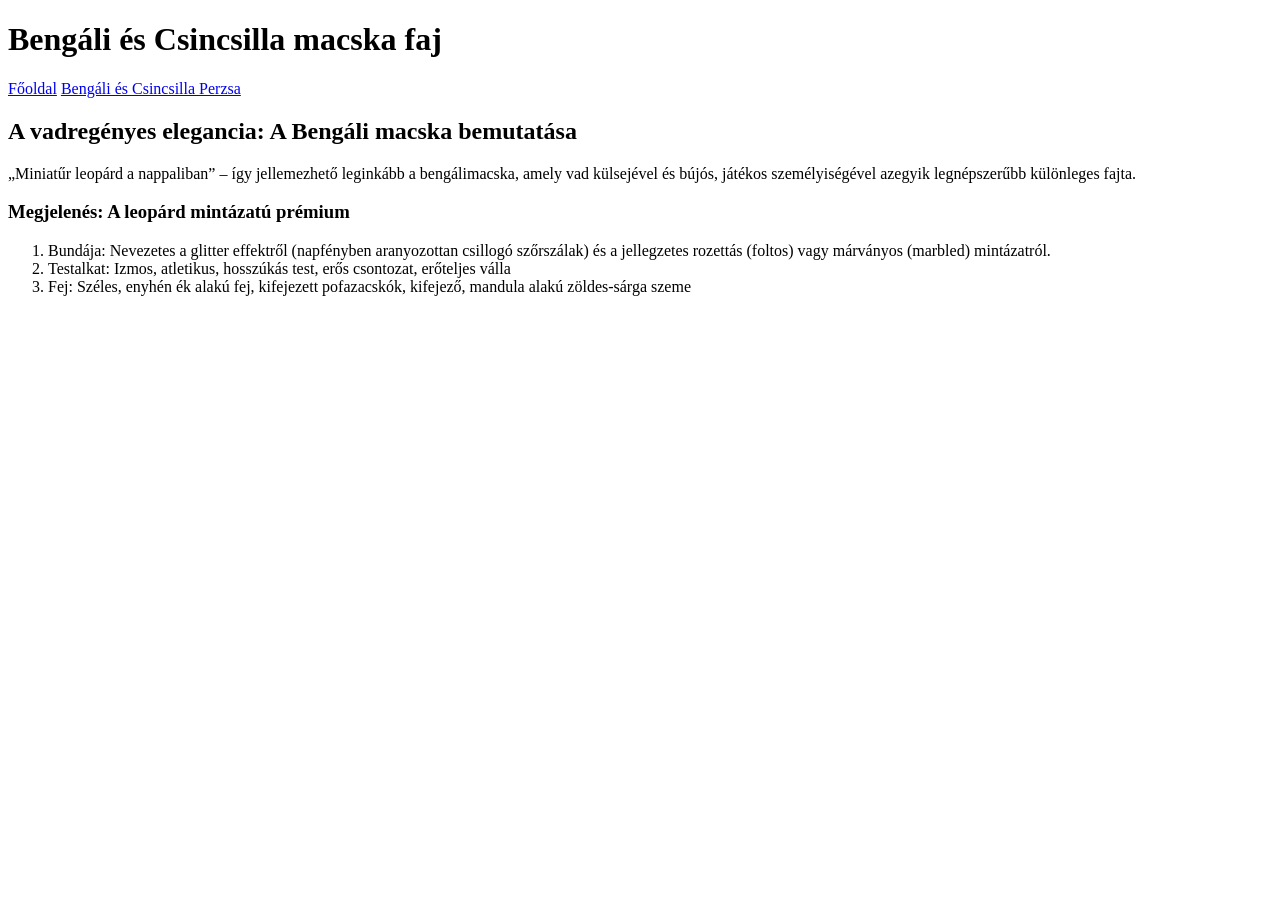
==== zizak.html @ 4ea78068 "zizak elkezdve" ====
<!doctype html>
<html lang="hu">
  <head>
    <meta charset="UTF-8" />
    <meta name="viewport" content="width=device-width, initial-scale=1.0" />
    <meta
      name="keywords"
      content="Bengáli, Csincsilla, cicák, cica, cicafajok"
    />
    <meta
      name="description"
      content="Weboldal a Bengáli és a Csincsilla cicákról"
    />
    <title>Lányi Bence</title>
    <link rel="stylesheet" href="zizak.css" />
    <link rel="stylesheet" href="index.html" />
  </head>
  <body>
    <main>
      <header>
        <h1>Bengáli és Csincsilla macska faj</h1>
        <a href="index.html">Főoldal</a>
        <a href="zizak.html">Bengáli és Csincsilla Perzsa</a>
      </header>

      <article class="bengali">
        <h2>A vadregényes elegancia: A Bengáli macska bemutatása</h2>
        <p id="teaser">
          „Miniatűr leopárd a nappaliban” – így jellemezhető leginkább a
          bengálimacska, amely vad külsejével és bújós, játékos személyiségével
          azegyik legnépszerűbb különleges fajta.
        </p>
        <h3>Megjelenés: A leopárd mintázatú prémium</h3>
        <ol>
          <li>
            Bundája: Nevezetes a glitter effektről (napfényben aranyozottan
            csillogó szőrszálak) és a jellegzetes rozettás (foltos) vagy
            márványos (marbled) mintázatról.
          </li>
          <li>Testalkat: Izmos, atletikus, hosszúkás test, erős csontozat, erőteljes válla</li>
          <li>Fej: Széles, enyhén ék alakú fej, kifejezett pofazacskók, kifejező, mandula alakú zöldes-sárga szeme</li>
        </ol>
      </article>
    </main>
  </body>
</html>
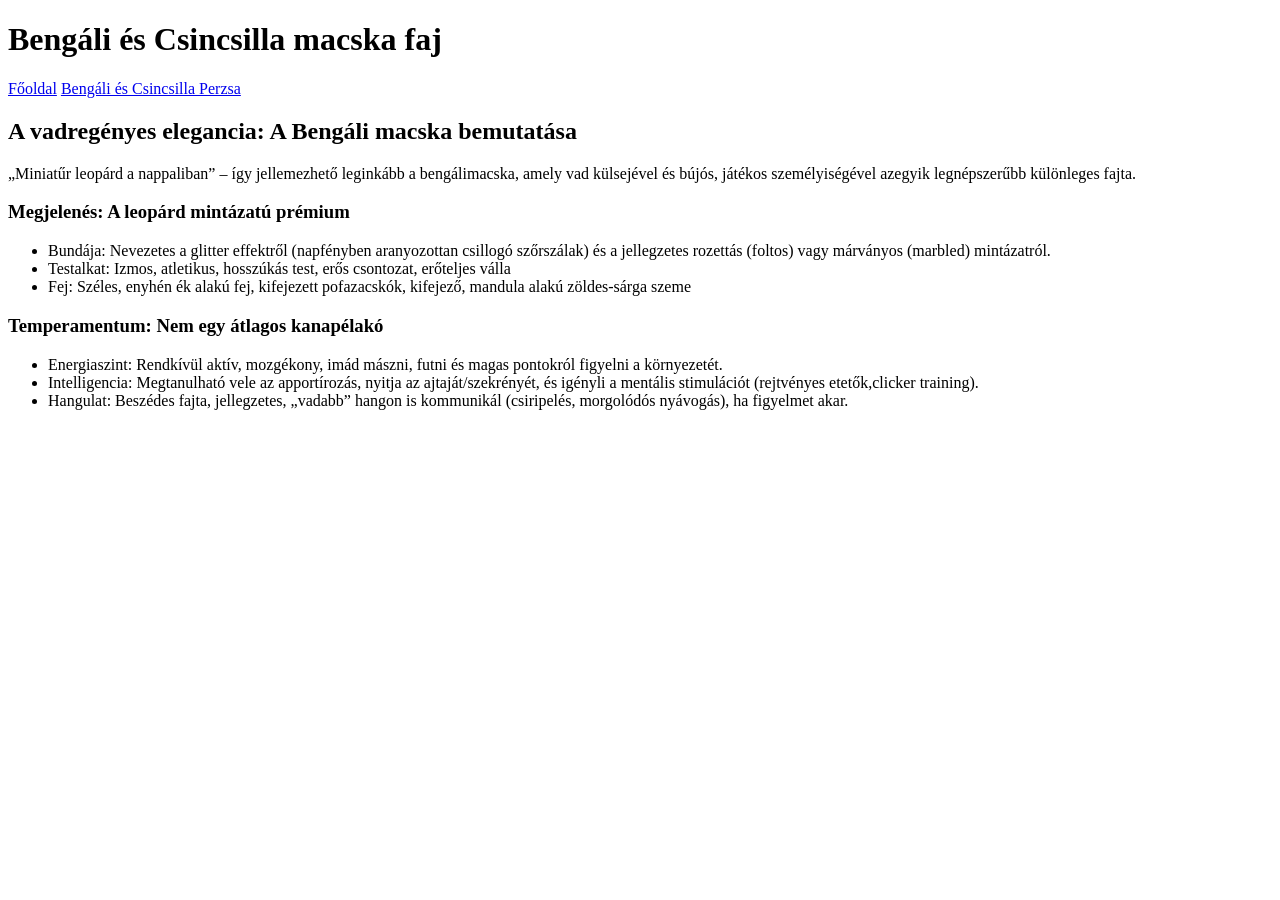
==== commit 01aa474d: "zizamiza" ====
--- a/zizak.html
+++ b/zizak.html
@@ -31,15 +31,37 @@
           azegyik legnépszerűbb különleges fajta.
         </p>
         <h3>Megjelenés: A leopárd mintázatú prémium</h3>
-        <ol>
+        <ul>
           <li>
             Bundája: Nevezetes a glitter effektről (napfényben aranyozottan
             csillogó szőrszálak) és a jellegzetes rozettás (foltos) vagy
             márványos (marbled) mintázatról.
           </li>
-          <li>Testalkat: Izmos, atletikus, hosszúkás test, erős csontozat, erőteljes válla</li>
-          <li>Fej: Széles, enyhén ék alakú fej, kifejezett pofazacskók, kifejező, mandula alakú zöldes-sárga szeme</li>
-        </ol>
+          <li>
+            Testalkat: Izmos, atletikus, hosszúkás test, erős csontozat,
+            erőteljes válla
+          </li>
+          <li>
+            Fej: Széles, enyhén ék alakú fej, kifejezett pofazacskók, kifejező,
+            mandula alakú zöldes-sárga szeme
+          </li>
+        </ul>
+        <h3>Temperamentum: Nem egy átlagos kanapélakó</h3>
+        <ul>
+          <li>
+            Energiaszint: Rendkívül aktív, mozgékony, imád mászni, futni és
+            magas pontokról figyelni a környezetét.
+          </li>
+          <li>
+            Intelligencia: Megtanulható vele az apportírozás, nyitja az
+            ajtaját/szekrényét, és igényli a mentális stimulációt (rejtvényes
+            etetők,clicker training).
+          </li>
+          <li>
+            Hangulat: Beszédes fajta, jellegzetes, „vadabb” hangon is kommunikál
+            (csiripelés, morgolódós nyávogás), ha figyelmet akar.
+          </li>
+        </ul>
       </article>
     </main>
   </body>
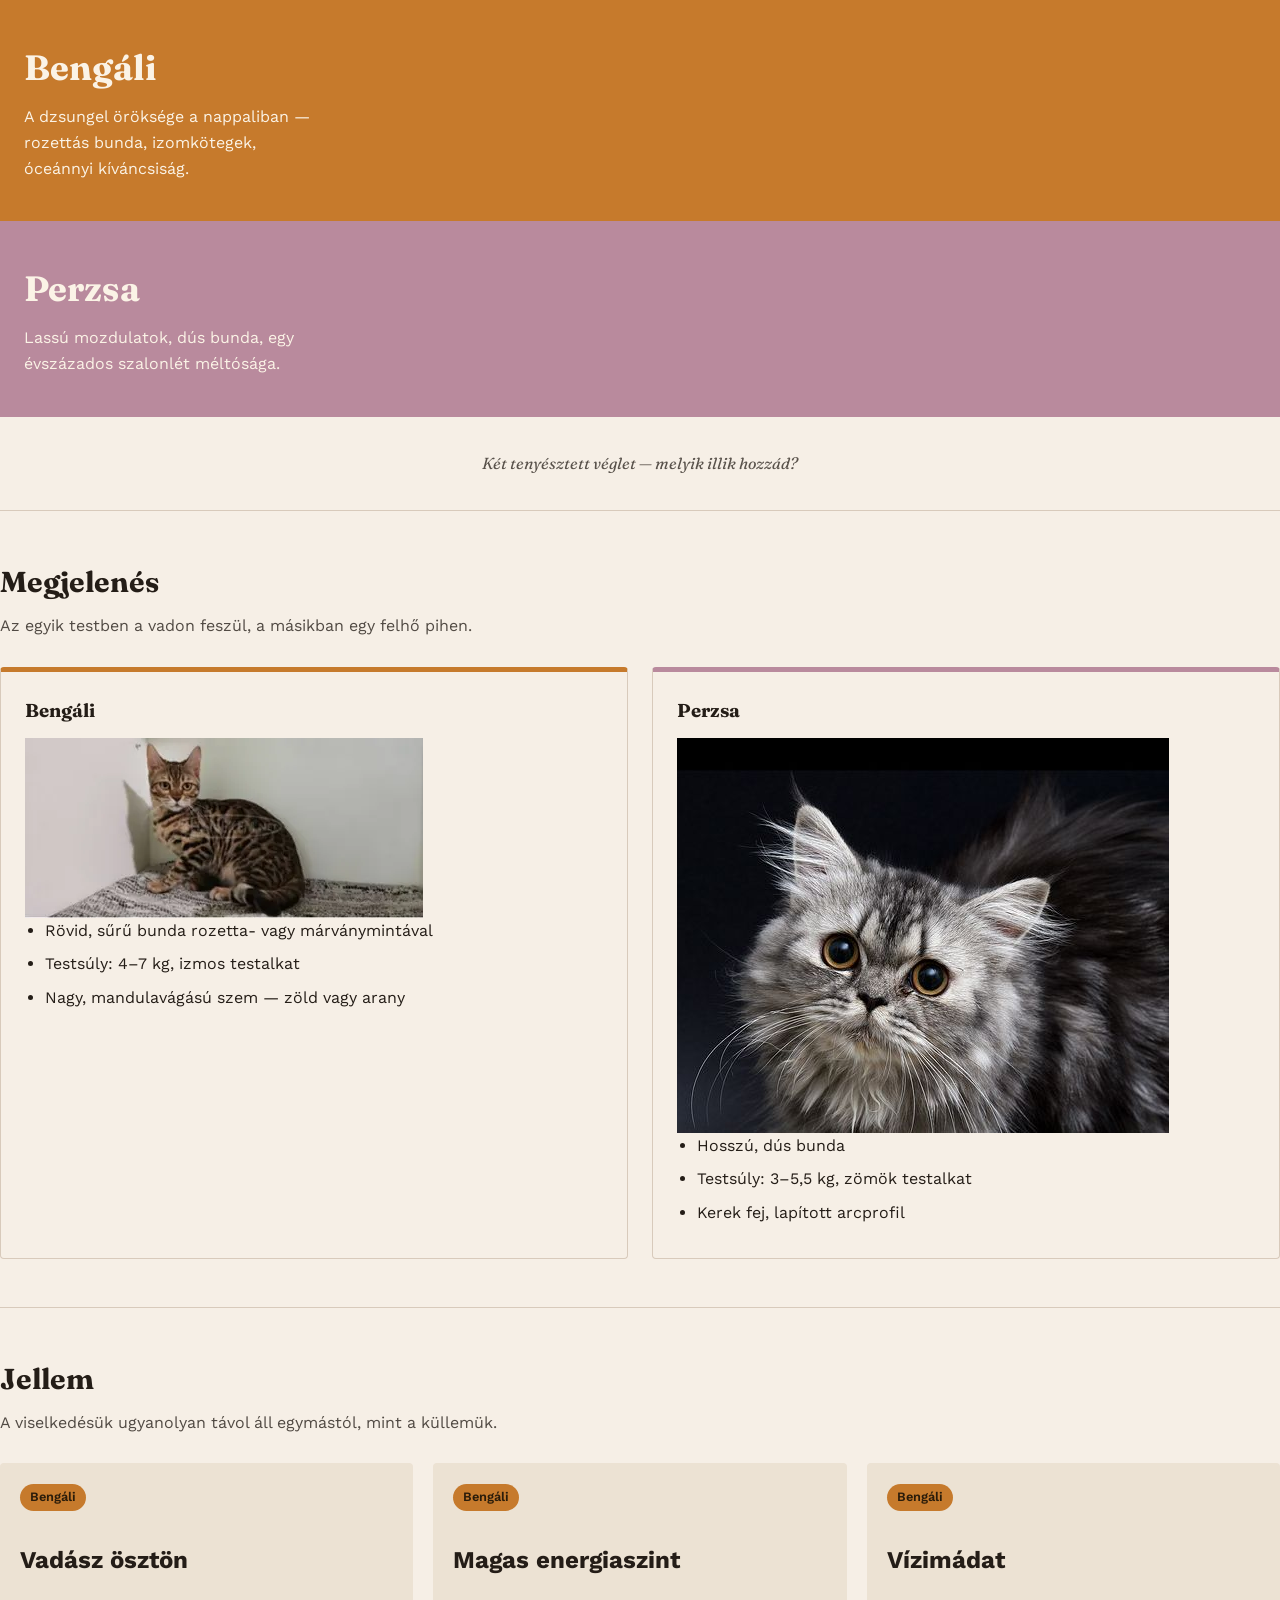
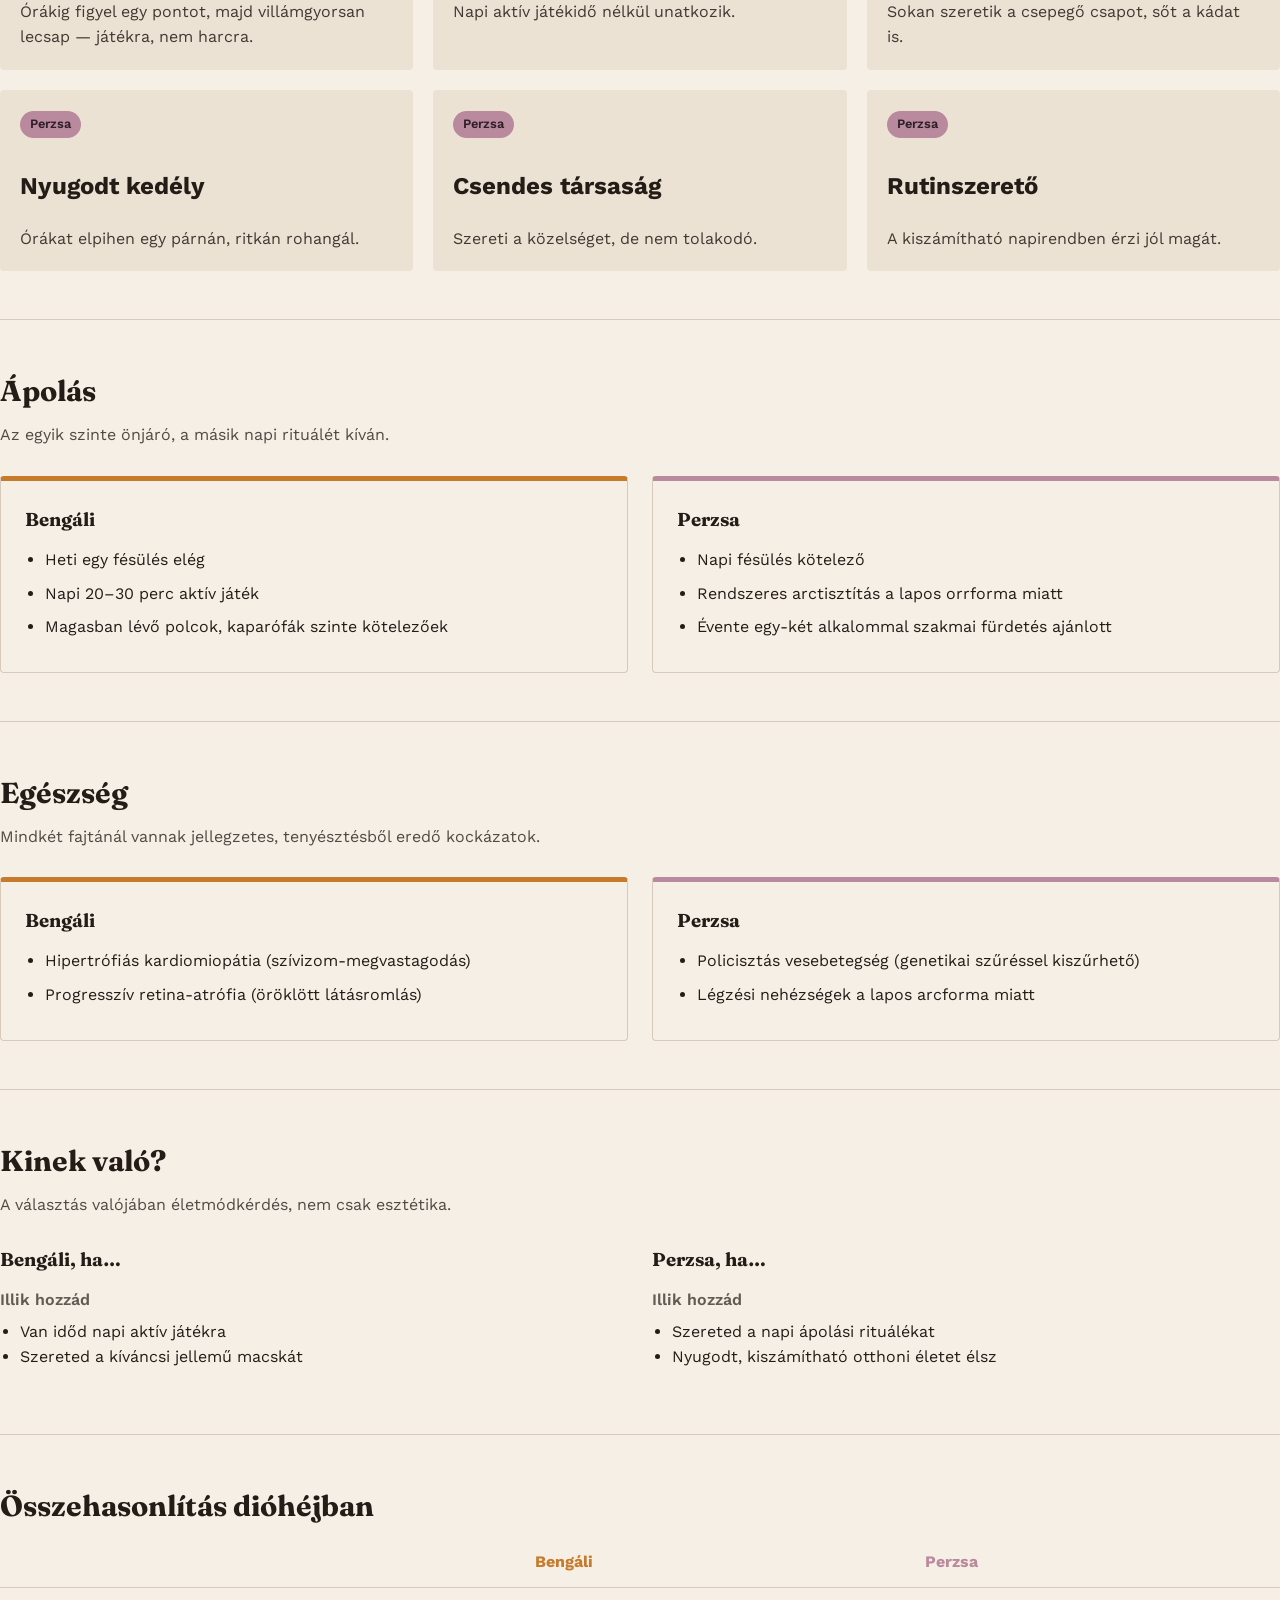
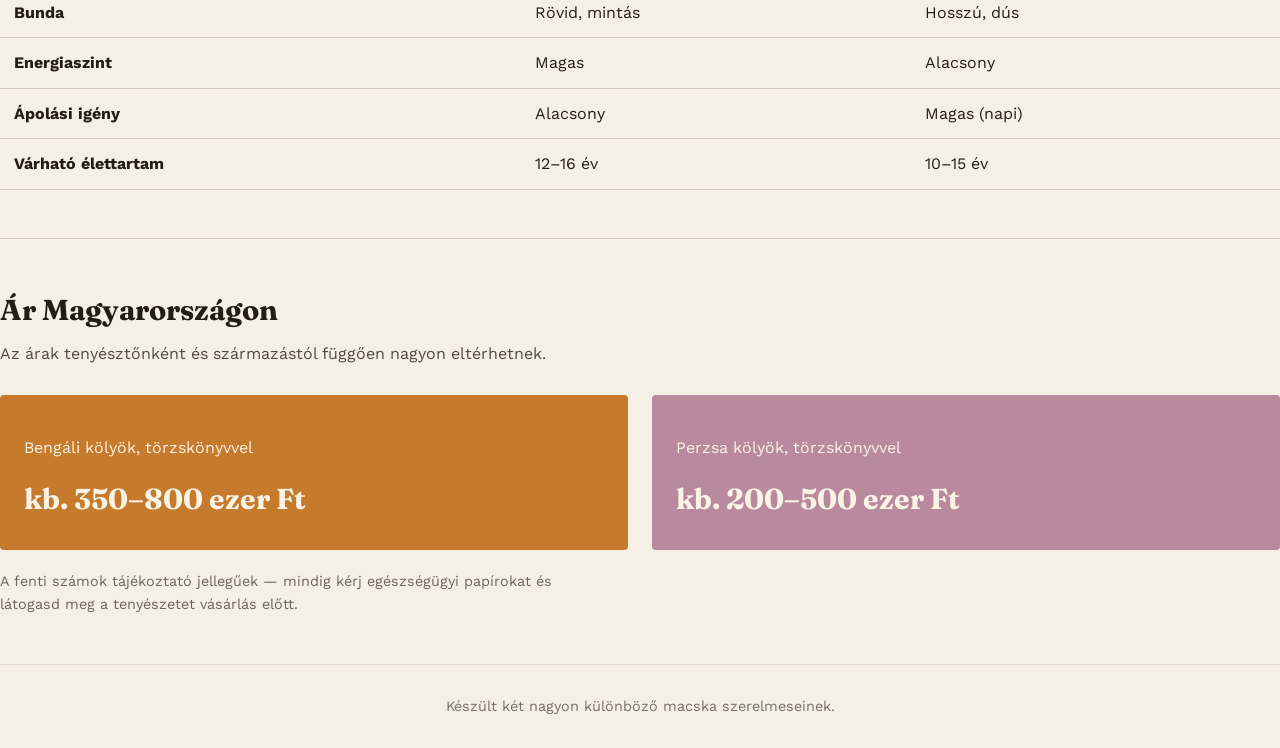
==== commit 35645729: "bengali kep, kesz zizak html" ====
--- a/zizak.html
+++ b/zizak.html
@@ -1,68 +1,193 @@
-<!doctype html>
+<!DOCTYPE html>
 <html lang="hu">
-  <head>
-    <meta charset="UTF-8" />
-    <meta name="viewport" content="width=device-width, initial-scale=1.0" />
-    <meta
-      name="keywords"
-      content="Bengáli, Csincsilla, cicák, cica, cicafajok"
-    />
-    <meta
-      name="description"
-      content="Weboldal a Bengáli és a Csincsilla cicákról"
-    />
-    <title>Lányi Bence</title>
-    <link rel="stylesheet" href="zizak.css" />
-    <link rel="stylesheet" href="index.html" />
-  </head>
-  <body>
-    <main>
-      <header>
-        <h1>Bengáli és Csincsilla macska faj</h1>
-        <a href="index.html">Főoldal</a>
-        <a href="zizak.html">Bengáli és Csincsilla Perzsa</a>
-      </header>
+<head>
+<meta charset="UTF-8">
+<meta name="viewport" content="width=device-width, initial-scale=1">
+<title>Lányi Bence</title>
+<link rel="preconnect" href="https://fonts.googleapis.com">
+<link rel="preconnect" href="https://fonts.gstatic.com" crossorigin>
+<link href="https://fonts.googleapis.com/css2?family=Fraunces:wght@600;700&family=Work+Sans:wght@400;500;600&display=swap" rel="stylesheet">
+<link rel="stylesheet" href="index.html">
+<link rel="stylesheet" href="zizak.css">
+</head>
 
-      <article class="bengali">
-        <h2>A vadregényes elegancia: A Bengáli macska bemutatása</h2>
-        <p id="teaser">
-          „Miniatűr leopárd a nappaliban” – így jellemezhető leginkább a
-          bengálimacska, amely vad külsejével és bújós, játékos személyiségével
-          azegyik legnépszerűbb különleges fajta.
-        </p>
-        <h3>Megjelenés: A leopárd mintázatú prémium</h3>
+<body>
+  <div class="hero-half bengal">
+    <h1>Bengáli</h1>
+    <p>A dzsungel öröksége a nappaliban — rozettás bunda, izomkötegek, óceánnyi kíváncsiság.</p>
+  </div>
+  <div class="hero-half persian">
+    <h1>Perzsa</h1>
+    <p>Lassú mozdulatok, dús bunda, egy évszázados szalonlét méltósága.</p>
+  </div>
+<p class="hero-caption">Két tenyésztett véglet — melyik illik hozzád?</p>
+  <section>
+    <h2 class="section-title">Megjelenés</h2>
+    <p class="section-lede">Az egyik testben a vadon feszül, a másikban egy felhő pihen.</p>
+    <div class="breed-grid">
+      <div class="breed-card bengal">
+        <h3>Bengáli</h3>
+        <img src="kepek/36281_thumbnail.webp" alt="Bengáli cica">
         <ul>
-          <li>
-            Bundája: Nevezetes a glitter effektről (napfényben aranyozottan
-            csillogó szőrszálak) és a jellegzetes rozettás (foltos) vagy
-            márványos (marbled) mintázatról.
-          </li>
-          <li>
-            Testalkat: Izmos, atletikus, hosszúkás test, erős csontozat,
-            erőteljes válla
-          </li>
-          <li>
-            Fej: Széles, enyhén ék alakú fej, kifejezett pofazacskók, kifejező,
-            mandula alakú zöldes-sárga szeme
-          </li>
+          <li>Rövid, sűrű bunda rozetta- vagy márványmintával</li>
+          <li>Testsúly: 4–7 kg, izmos testalkat</li>
+          <li>Nagy, mandulavágású szem — zöld vagy arany</li>
         </ul>
-        <h3>Temperamentum: Nem egy átlagos kanapélakó</h3>
+      </div>
+      <div class="breed-card persian">
+        <h3>Perzsa</h3>
+        <img src="kepek/csincsilla_perzsa.jpg" alt="Perzsa cica">
         <ul>
-          <li>
-            Energiaszint: Rendkívül aktív, mozgékony, imád mászni, futni és
-            magas pontokról figyelni a környezetét.
-          </li>
-          <li>
-            Intelligencia: Megtanulható vele az apportírozás, nyitja az
-            ajtaját/szekrényét, és igényli a mentális stimulációt (rejtvényes
-            etetők,clicker training).
-          </li>
-          <li>
-            Hangulat: Beszédes fajta, jellegzetes, „vadabb” hangon is kommunikál
-            (csiripelés, morgolódós nyávogás), ha figyelmet akar.
-          </li>
+          <li>Hosszú, dús bunda</li>
+          <li>Testsúly: 3–5,5 kg, zömök testalkat</li>
+          <li>Kerek fej, lapított arcprofil</li>
         </ul>
-      </article>
-    </main>
-  </body>
-</html>
+      </div>
+    </div>
+  </section>
+
+  <section>
+    <h2 class="section-title">Jellem</h2>
+    <p class="section-lede">A viselkedésük ugyanolyan távol áll egymástól, mint a küllemük.</p>
+    <div class="feature-grid">
+      <div class="feature bengal">
+        <span class="tag">Bengáli</span>
+        <h2>Vadász ösztön</h2>
+        <p>Órákig figyel egy pontot, majd villámgyorsan lecsap — játékra, nem harcra.</p>
+      </div>
+      <div class="feature bengal">
+        <span class="tag">Bengáli</span>
+        <h2>Magas energiaszint</h2>
+        <p>Napi aktív játékidő nélkül unatkozik.</p>
+      </div>
+      <div class="feature bengal">
+        <span class="tag">Bengáli</span>
+        <h2>Vízimádat</h2>
+        <p>Sokan szeretik a csepegő csapot, sőt a kádat is.</p>
+      </div>
+      <div class="feature persian">
+        <span class="tag">Perzsa</span>
+        <h2>Nyugodt kedély</h2>
+        <p>Órákat elpihen egy párnán, ritkán rohangál.</p>
+      </div>
+      <div class="feature persian">
+        <span class="tag">Perzsa</span>
+        <h2>Csendes társaság</h2>
+        <p>Szereti a közelséget, de nem tolakodó.</p>
+      </div>
+      <div class="feature persian">
+        <span class="tag">Perzsa</span>
+        <h2>Rutinszerető</h2>
+        <p>A kiszámítható napirendben érzi jól magát.</p>
+      </div>
+    </div>
+  </section>
+
+  <section>
+    <h2 class="section-title">Ápolás</h2>
+    <p class="section-lede">Az egyik szinte önjáró, a másik napi rituálét kíván.</p>
+    <div class="breed-grid">
+      <div class="breed-card bengal">
+        <h3>Bengáli</h3>
+        <ul>
+          <li>Heti egy fésülés elég</li>
+          <li>Napi 20–30 perc aktív játék</li>
+          <li>Magasban lévő polcok, kaparófák szinte kötelezőek</li>
+        </ul>
+      </div>
+      <div class="breed-card persian">
+        <h3>Perzsa</h3>
+        <ul>
+          <li>Napi fésülés kötelező</li>
+          <li>Rendszeres arctisztítás a lapos orrforma miatt</li>
+          <li>Évente egy-két alkalommal szakmai fürdetés ajánlott</li>
+        </ul>
+      </div>
+    </div>
+  </section>
+
+  <section>
+    <h2 class="section-title">Egészség</h2>
+    <p class="section-lede">Mindkét fajtánál vannak jellegzetes, tenyésztésből eredő kockázatok.</p>
+    <div class="breed-grid">
+      <div class="breed-card bengal">
+        <h3>Bengáli</h3>
+        <ul>
+          <li>Hipertrófiás kardiomiopátia (szívizom-megvastagodás)</li>
+          <li>Progresszív retina-atrófia (öröklött látásromlás)</li>
+        </ul>
+      </div>
+      <div class="breed-card persian">
+        <h3>Perzsa</h3>
+        <ul>
+          <li>Policisztás vesebetegség (genetikai szűréssel kiszűrhető)</li>
+          <li>Légzési nehézségek a lapos arcforma miatt</li>
+        </ul>
+      </div>
+    </div>
+  </section>
+
+  <section>
+    <h2 class="section-title">Kinek való?</h2>
+    <p class="section-lede">A választás valójában életmódkérdés, nem csak esztétika.</p>
+    <div class="fit-grid">
+      <div class="fit-card">
+        <h3>Bengáli, ha…</h3>
+        <p class="label">Illik hozzád</p>
+        <ul>
+          <li>Van időd napi aktív játékra</li>
+          <li>Szereted a kíváncsi jellemű macskát</li>
+        </ul>
+      </div>
+      <div class="fit-card">
+        <h3>Perzsa, ha…</h3>
+        <p class="label">Illik hozzád</p>
+        <ul>
+          <li>Szereted a napi ápolási rituálékat</li>
+          <li>Nyugodt, kiszámítható otthoni életet élsz</li>
+        </ul>
+      </div>
+    </div>
+  </section>
+
+  <section>
+    <h2 class="section-title">Összehasonlítás dióhéjban</h2>
+    <div class="compare-wrap">
+      <table class="compare">
+        <thead>
+          <tr>
+            <th></th>
+            <th class="bengal">Bengáli</th>
+            <th class="persian">Perzsa</th>
+          </tr>
+        </thead>
+        <tbody>
+          <tr><th>Bunda</th><td>Rövid, mintás</td><td>Hosszú, dús</td></tr>
+          <tr><th>Energiaszint</th><td>Magas</td><td>Alacsony</td></tr>
+          <tr><th>Ápolási igény</th><td>Alacsony</td><td>Magas (napi)</td></tr>
+          <tr><th>Várható élettartam</th><td>12–16 év</td><td>10–15 év</td></tr>
+        </tbody>
+      </table>
+    </div>
+  </section>
+
+  <section>
+    <h2 class="section-title">Ár Magyarországon</h2>
+    <p class="section-lede">Az árak tenyésztőnként és származástól függően nagyon eltérhetnek.</p>
+    <div class="price-grid">
+      <div class="price-card bengal">
+        <p>Bengáli kölyök, törzskönyvvel</p>
+        <p class="amount">kb. 350–800 ezer Ft</p>
+      </div>
+      <div class="price-card persian">
+        <p>Perzsa kölyök, törzskönyvvel</p>
+        <p class="amount">kb. 200–500 ezer Ft</p>
+      </div>
+    </div>
+    <p class="price-fine">A fenti számok tájékoztató jellegűek — mindig kérj egészségügyi papírokat és látogasd meg a tenyészetet vásárlás előtt.</p>
+  </section>
+
+<footer>Készült két nagyon különböző macska szerelmeseinek.</footer>
+
+</body>
+</html>
--- a/zizak.css
+++ b/zizak.css
@@ -0,0 +1,268 @@
+ * {
+    box-sizing: border-box;
+  }
+
+  body {
+    margin: 0;
+    background: #f6efe6;
+    color: #241d17;
+    font-family: "Work Sans", sans-serif;
+    line-height: 1.6;
+  }
+
+  img{
+    max-width: 100%;
+    display: block;
+  }
+
+  .wrap {
+    max-width: 1000px;
+    margin: 0 auto;
+    padding: 0 20px;
+  }
+
+  .hero {
+    display: grid;
+    grid-template-columns: 1fr 1fr;
+  }
+
+  .hero-half {
+    padding: 40px 24px;
+    color: #fbf3e6;
+  }
+
+  .hero-half.bengal {
+    background: #c67a2c;
+  }
+
+  .hero-half.persian {
+    background: #b98a9d;
+  }
+
+  .hero-half h1 {
+    font-family: "Fraunces", serif;
+    font-size: 2.2rem;
+    margin: 0 0 8px;
+  }
+
+  .hero-half p {
+    margin: 0;
+    max-width: 30ch;
+  }
+
+  .hero-caption {
+    text-align: center;
+    font-family: "Fraunces", serif;
+    font-style: italic;
+    opacity: 0.75;
+    padding: 18px 0;
+  }
+
+  section {
+    padding: 48px 0;
+    border-top: 1px solid #d8cabb;
+  }
+
+  h2.section-title {
+    font-family: "Fraunces", serif;
+    font-size: 1.8rem;
+    margin: 0 0 8px;
+  }
+
+  .section-lede {
+    max-width: 60ch;
+    opacity: 0.78;
+    margin: 0 0 28px;
+  }
+
+  .portrait-grid {
+    display: grid;
+    grid-template-columns: 1fr 1fr;
+    gap: 30px;
+    text-align: center;
+  }
+
+  .portrait-card svg {
+    max-width: 260px;
+    margin: 0 auto 16px;
+  }
+
+  .portrait-card h3 {
+    font-family: "Fraunces", serif;
+    margin: 0 0 6px;
+  }
+
+  .breed-grid {
+    display: grid;
+    grid-template-columns: 1fr 1fr;
+    gap: 24px;
+  }
+
+  .breed-card {
+    padding: 24px;
+    border: 1px solid #d8cabb;
+    border-radius: 4px;
+  }
+
+  .breed-card.bengal {
+    border-top: 5px solid #c67a2c;
+  }
+
+  .breed-card.persian {
+    border-top: 5px solid #b98a9d;
+  }
+
+  .breed-card h3 {
+    font-family: "Fraunces", serif;
+    margin: 0 0 12px;
+  }
+
+  .breed-card ul {
+    margin: 0;
+    padding-left: 20px;
+  }
+
+  .breed-card li {
+    margin-bottom: 8px;
+  }
+
+  .feature-grid {
+    display: grid;
+    grid-template-columns: 1fr 1fr 1fr;
+    gap: 20px;
+  }
+
+  .feature {
+    background: #ece2d3;
+    padding: 20px;
+    border-radius: 4px;
+  }
+
+  .feature .tag {
+    display: inline-block;
+    font-size: 0.8rem;
+    font-weight: 600;
+    padding: 3px 10px;
+    border-radius: 20px;
+    margin-bottom: 10px;
+  }
+
+  .feature.bengal .tag {
+    background: #c67a2c;
+    color: #2a1c0a;
+  }
+
+  .feature.persian .tag {
+    background: #b98a9d;
+    color: #2f1e26;
+  }
+
+  .feature h4 {
+    margin: 0 0 6px;
+  }
+
+  .feature p {
+    margin: 0;
+    opacity: 0.85;
+  }
+
+  .compare-wrap {
+    overflow-x: auto;
+  }
+
+  table.compare {
+    width: 100%;
+    border-collapse: collapse;
+    min-width: 500px;
+  }
+
+  table.compare th, table.compare td {
+    text-align: left;
+    padding: 12px 14px;
+    border-bottom: 1px solid #d8cabb;
+  }
+
+  table.compare thead th.bengal {
+    color: #c67a2c;
+  }
+
+  table.compare thead th.persian {
+    color: #b98a9d;
+  }
+
+  .fit-grid {
+    display: grid;
+    grid-template-columns: 1fr 1fr;
+    gap: 24px;
+  }
+
+  .fit-card h3 {
+    font-family: "Fraunces", serif;
+    margin: 0 0 12px;
+  }
+
+  .fit-card p.label {
+    margin: 0 0 6px;
+    font-weight: 600;
+    opacity: 0.7;
+  }
+
+  .fit-card ul {
+    margin: 0 0 16px;
+    padding-left: 20px;
+  }
+
+  .price-grid {
+    display: grid;
+    grid-template-columns: 1fr 1fr;
+    gap: 24px;
+  }
+
+  .price-card {
+    padding: 24px;
+    border-radius: 4px;
+    color: #fbf3e6;
+  }
+
+  .price-card.bengal {
+    background: #c67a2c;
+  }
+
+  .price-card.persian {
+    background: #b98a9d;
+  }
+
+  .price-card .amount {
+    font-family: "Fraunces", serif;
+    font-size: 1.8rem;
+    font-weight: 700;
+    margin: 6px 0 4px;
+  }
+
+  .price-fine {
+    max-width: 65ch;
+    font-size: 0.9rem;
+    opacity: 0.65;
+    margin: 20px 0 0;
+  }
+
+  footer {
+    padding: 30px 0;
+    text-align: center;
+    font-size: 0.9rem;
+    opacity: 0.6;
+    border-top: 1px solid #d8cabb;
+  }
+
+  @media (max-width: 700px) {
+    .hero {
+      grid-template-columns: 1fr;
+    }
+    .breed-grid,
+    .feature-grid,
+    .fit-grid,
+    .price-grid,
+    .portrait-grid {
+      grid-template-columns: 1fr;
+    }
+  }
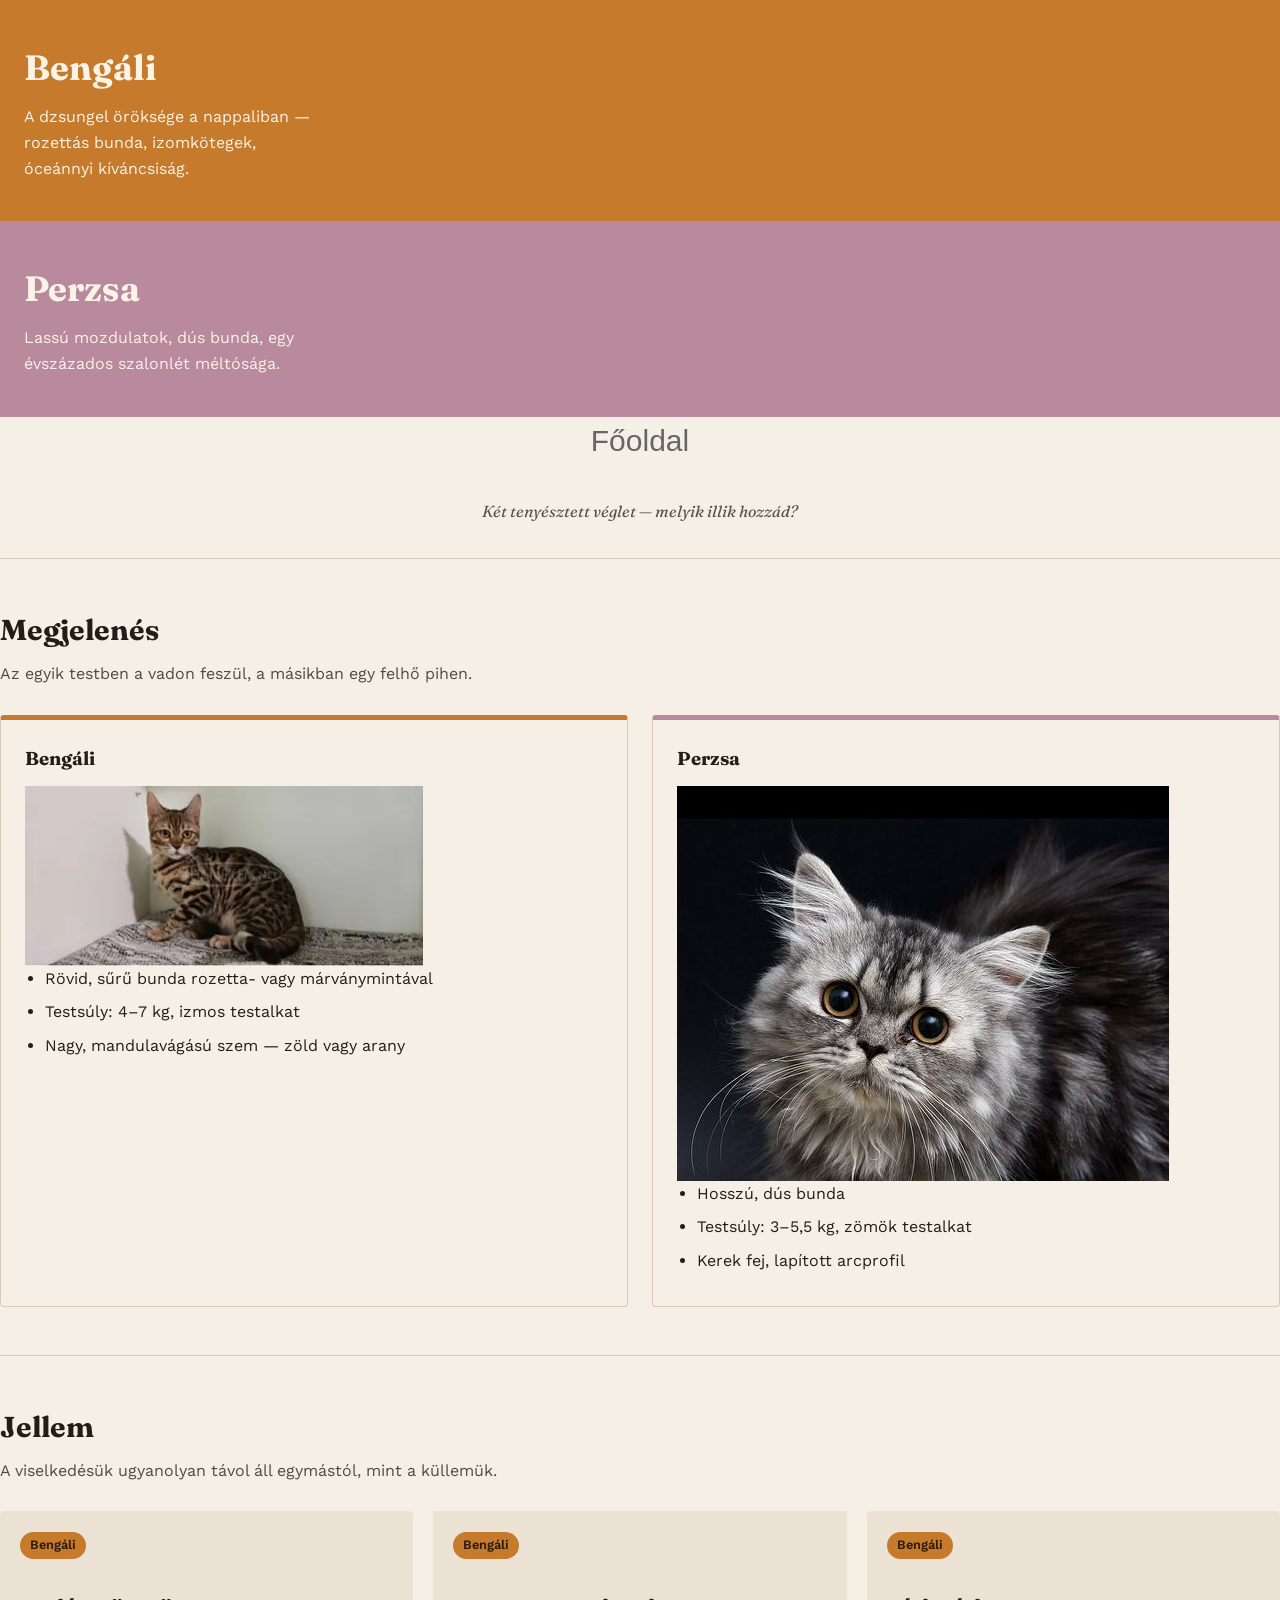
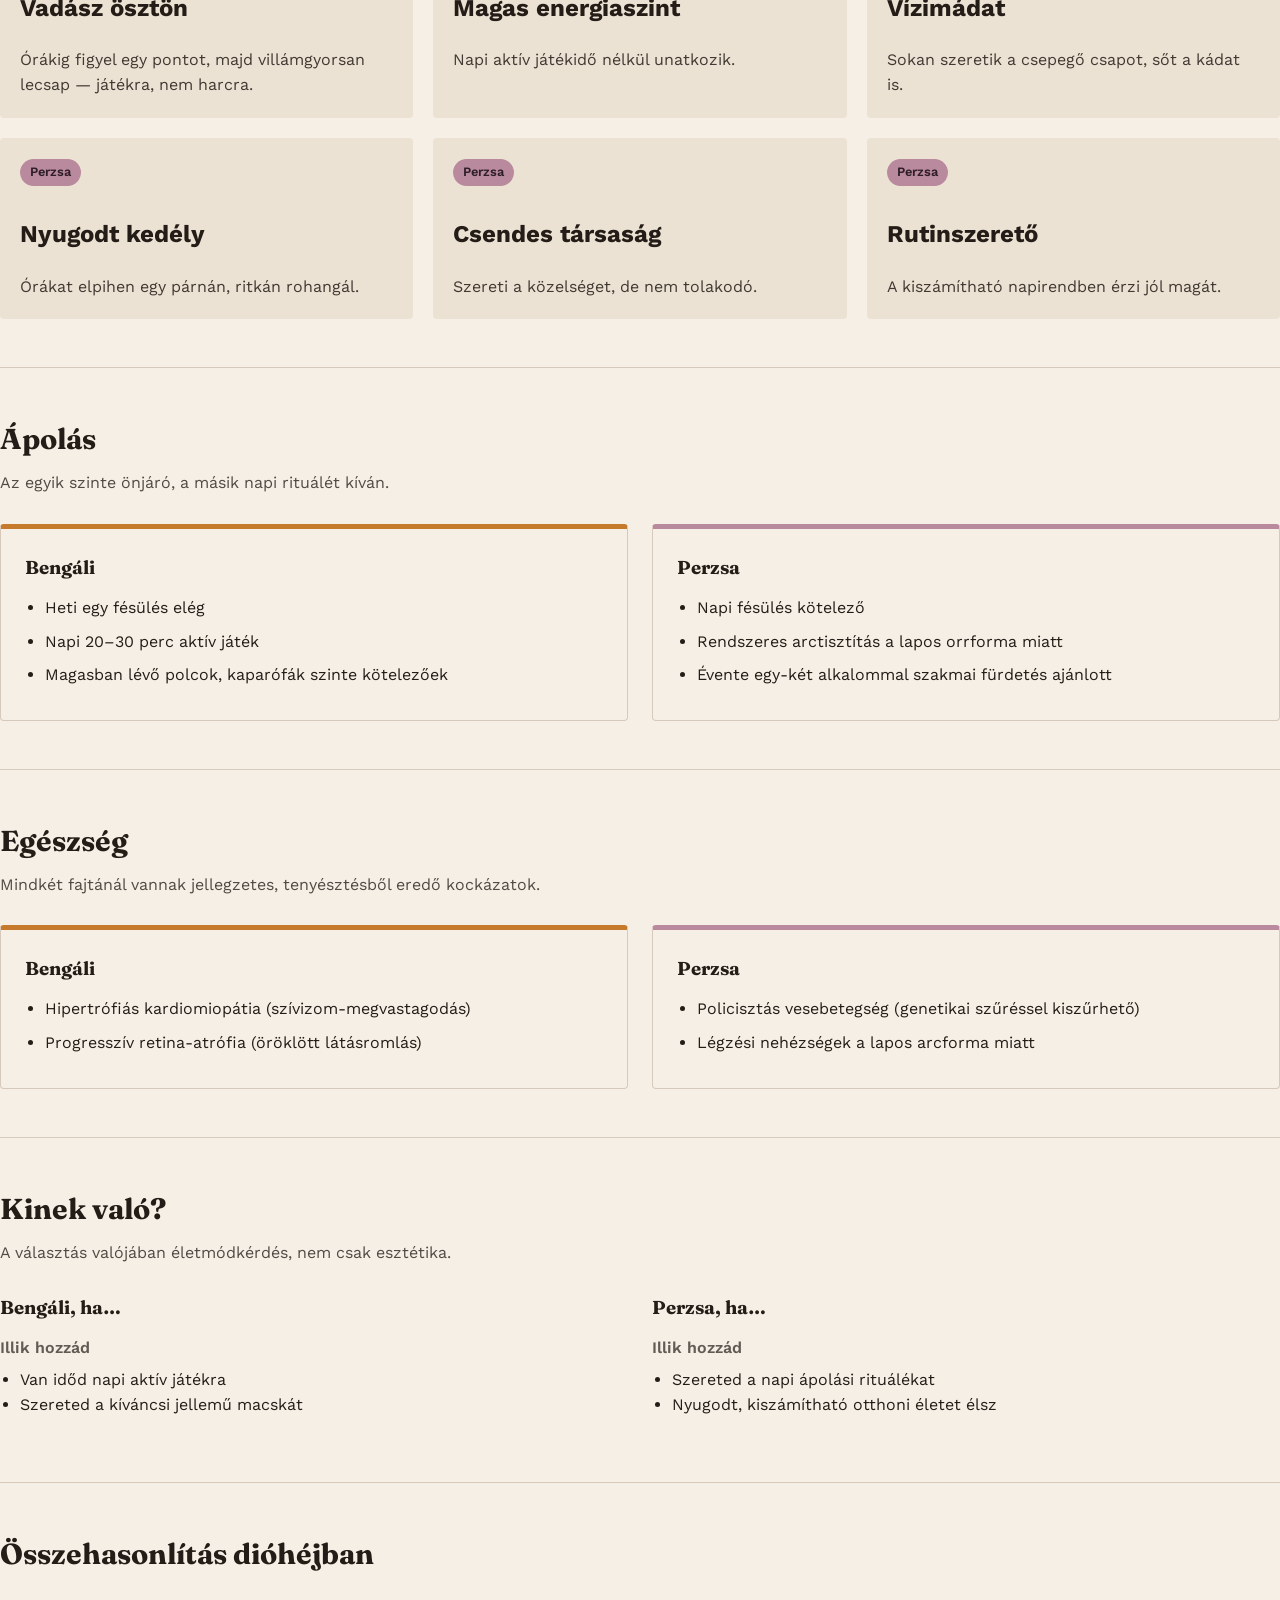
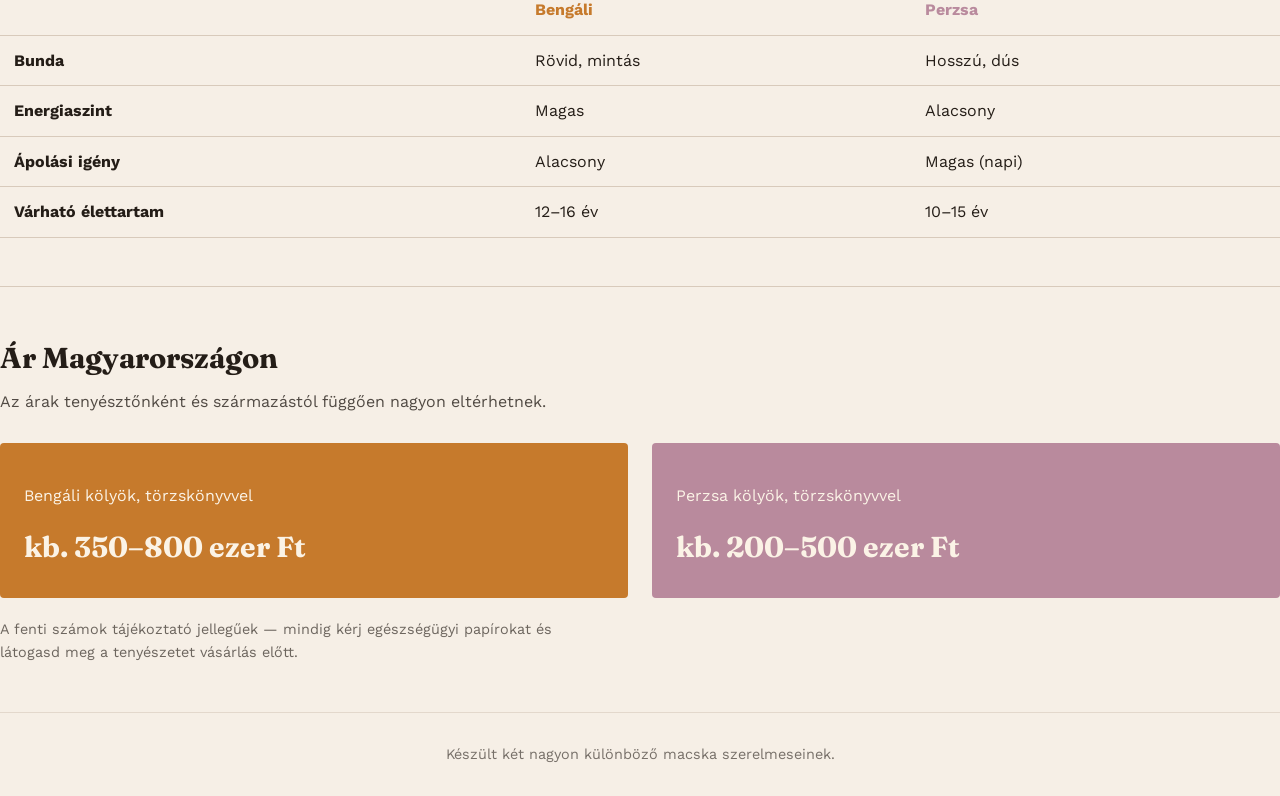
==== commit b236f46b: "főoldal link megcsinalva" ====
--- a/zizak.html
+++ b/zizak.html
@@ -20,6 +20,9 @@
     <h1>Perzsa</h1>
     <p>Lassú mozdulatok, dús bunda, egy évszázados szalonlét méltósága.</p>
   </div>
+  <nav>
+    <a href="index.html">Főoldal</a>
+  </nav>
 <p class="hero-caption">Két tenyésztett véglet — melyik illik hozzád?</p>
   <section>
     <h2 class="section-title">Megjelenés</h2>
--- a/zizak.css
+++ b/zizak.css
@@ -1,7 +1,25 @@
  * {
     box-sizing: border-box;
   }
-
+  a {
+    text-decoration: none;
+    color: #666666;
+    font-family: sans-serif;
+    font-size: 15px;
+    font-weight: 500;
+    transition: color 0.2s ease;
+    justify-content: center;
+    font-size: 30px;
+    list-style: none;
+    display: grid;
+    gap: 32px;
+    margin: 0;
+    padding: 0;
+}
+
+a:hover {
+  color: #111111;
+}
   body {
     margin: 0;
     background: #f6efe6;
